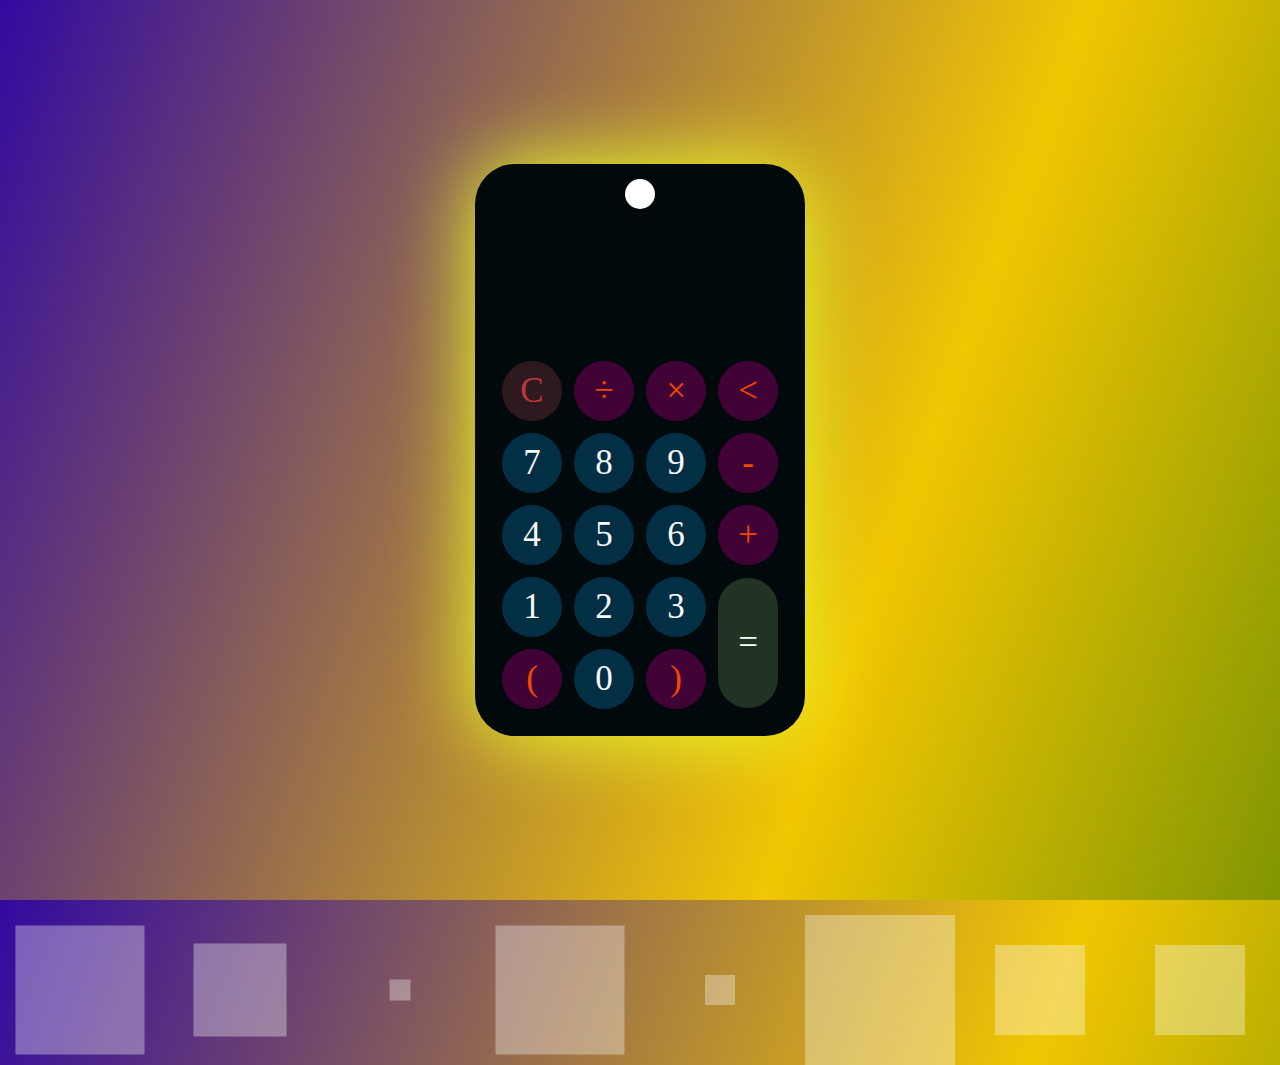
==== index.html @ c031e3ea "First Commit" ====
<!DOCTYPE html>
<html lang="en">
<head>
    <meta charset="UTF-8">
    <meta http-equiv="X-UA-Compatible" content="IE=edge">
    <meta name="viewport" content="width=device-width, initial-scale=1.0">
    <link rel="stylesheet" href="calculator.css">
    <title>Calculator</title>
</head>
<body>

    <div class="bubbles">
        <span class="one"></span>
        <span class="two"></span>
        <span class="three"></span>
        <span class="four"></span>
        <span class="five"></span>
        <span class="six"></span>
        <span class="seven"></span>
        <span class="seven"></span>
      </div>
      <div class="bubbles">
        <span class="one"></span>
        <span class="two"></span>
        <span class="three"></span>
        <span class="four"></span>
        <span class="five"></span>
        <span class="six"></span>
        <span class="seven"></span>
        <span class="seven"></span>
      </div>
      <div class="bubbles">
        <span class="one"></span>
        <span class="two"></span>
        <span class="three"></span>
        <span class="four"></span>
        <span class="five"></span>
        <span class="six"></span>
        <span class="seven"></span>
        <span class="seven"></span>
      </div>
      <div class="bubbles">
        <span class="one"></span>
        <span class="two"></span>
        <span class="three"></span>
        <span class="four"></span>
        <span class="five"></span>
        <span class="six"></span>
        <span class="seven"></span>
        <span class="seven"></span>
      </div>
    <div class="container" >
        <div class="calculator dark" data-tilt>
            <div class="theme-toggler active">
                <i class="toggler-icon"></i>
            </div>
            <div class="display-screen">
                <div id="display"></div>
            </div>
            <div class="buttons">
                <table>
                    <tr>
                        <td><button class="btn-operator" id="clear">C</button></td>
                        <td><button class="btn-operator" id="/">&divide;</button></td>
                        <td><button class="btn-operator" id="*">&times;</button></td>
                        <td><button class="btn-operator" id="backspace"><</button></td>
                    </tr>
                    <tr>
                        <td><button class="btn-number" id="7">7</button></td>
                        <td><button class="btn-number" id="8">8</button></td>
                        <td><button class="btn-number" id="9">9</button></td>
                        <td><button class="btn-operator" id="-">-</button></td>
                    </tr>
                    <tr>
                        <td><button class="btn-number" id="4">4</button></td>
                        <td><button class="btn-number" id="5">5</button></td>
                        <td><button class="btn-number" id="6">6</button></td>
                        <td><button class="btn-operator" id="+">+</button></td>
                    </tr>
                    <tr>
                        <td><button class="btn-number" id="1">1</button></td>
                        <td><button class="btn-number" id="2">2</button></td>
                        <td><button class="btn-number" id="3">3</button></td>
                        <td rowspan="2"><button class="btn-equal" id="equal">=</button></td>
                    </tr>
                    <tr>
                        <td><button class="btn-operator" id="(">(</button></td>
                        <td><button class="btn-number" id="0">0</button></td>
                        <td><button class="btn-operator" id=")">)</button></td>
                    </tr>
                </table>
            </div>
        </div>
    </div>
    
    <script src="script.js"></script>
    <script src="vanilla-tilt.js"></script>
</body>
</html>
---- calculator.css ----
* {
    padding: 0;
    margin: 0;
    box-sizing: border-box;
    outline: 0;
    transition: all 0.5s ease;
}
.bubbles{
    position: absolute;
    bottom: -120px;
    display: flex;
    flex-wrap: wrap;
    margin-top: 70px;
    width: 100%;
    justify-content: space-around;
  }
  .bubbles span{
    height: 60px;
    width: 60px;
    background: rgba(255, 255, 255, 0.1);
    animation: move 10s linear infinite;
    position: relative;
    overflow: hidden;
  }
  @keyframes move {
    100%{
      transform: translateY(-100vh);
    }
  }
  .bubbles span.one{
    animation-delay: 2.2s;
    transform: scale(2.15)
  }
  .bubbles span.two{
    animation-delay: 3.5s;
    transform: scale(1.55)
  }
  .bubbles span.three{
    animation-delay: 0.2s;
    transform: scale(0.35)
  }
  .bubbles span.four{
    animation-delay: 6s;
    transform: scale(2.15)
  }
  .bubbles span.five{
    animation-delay: 7s;
    transform: scale(0.5)
  }
  .bubbles span.six{
    animation-delay: 4s;
    transform: scale(2.5)
  }
  .bubbles span.seven{
    animation-delay: 3;
    transform: scale(1.5)
  }
  .bubbles span:before{
    content: '';
    position: absolute;
    left: 0;
    top: 0;
    height: 60px;
    width: 40%;
    transform: skew(45deg) translateX(150px);
    background: rgba(255, 255, 255, 0.15);
    animation: mirror 3s linear infinite;
  }
  @keyframes mirror {
    100%{
      transform: translateX(-450px);
    }
  }
  .bubbles span.one:before{
    animation-delay: 1.5s;
  }
  .bubbles span.two:before{
    animation-delay: 3.5s;
  }
  .bubbles span.three:before{
    animation-delay: 2.5s;
  }
  .bubbles span.four:before{
    animation-delay: 7.5s;
  }
  .bubbles span.five:before{
    animation-delay: 4.5s;
  }
  .bubbles span.six:before{
    animation-delay: 0.5s;
  }
  .bubbles span.seven:before{
    animation-delay: 6s;
  }

body {
    font-family: sans-serif;
}

a {
    text-decoration: none;
    color: #fff;
}

body {
    background-image:  linear-gradient(110deg,#3209a0,#f1c602,#066103,#0cd6fa,#ac086d,#fa2121);
    background-size: 400%;
    animation: bganimation 15s infinite;
}
@keyframes bganimation {
  0%{
    background-position: 0% 50%;
  }
  50%{
    background-position: 100% 50%;
  }
  100%{
    background-position: 0% 50%;
  }
  
}

.container {
    height: 100vh;
    width: 100vw;
    display: grid;
    place-items: center;
}

.calculator {
    position: relative;
    height: auto;
    width: auto;
    padding: 20px;
    border-radius: 40px;
    box-shadow: 0 0 80px  rgb(237, 255, 42);
}

.theme-toggler {
    position: absolute;
    top: 30px;
    right: 165px;
    color: #fff;
    cursor: pointer;
    z-index: 1;
}

.theme-toggler.active {
    color: #333;
}

.theme-toggler.active::before {
    background-color: #fff;
}

.theme-toggler::before {
    content: '';
    height: 30px;
    width: 30px;
    position: absolute;
    top: 50%;
    transform: translate(-50%, -50%);
    border-radius: 50%;
    background-color: #333;
    z-index: -1;
}

#display {
    margin: 0 10px;
    height: 150px;
    width: auto;
    max-width: 270px;
    display: flex;
    align-items: flex-end;
    justify-content: flex-end;
    font-size: 30px;
    margin-bottom: 20px;
    overflow-x: scroll;
  }

#display::-webkit-scrollbar {
    display: block;
    height: 3px;
}

button {
    height: 60px;
    width: 60px;
    border: 0;
    border-radius: 30px;
    margin: 5px;
    font-size: 20px;
    cursor: pointer;
    transition: all 200ms ease;
}

button:hover {
    transform: scale(1.1);
}

button#equal {
    height: 130px;
}

/* light theme */

.calculator {
    background-color: rgb(184, 242, 247);
}

.calculator #display {
    color: #0a1e23;
    font-family: 'Times New Roman', Times, serif;
    font-size: 50px;
}

.calculator button#clear {
    background-color: #f39fa5;
    color: #f50716;
    font-family: 'Times New Roman', Times, serif;
    font-size: 35px;
}

.calculator button.btn-number {
    background-color: #81ccf5;
    color: #000000;
    font-family: 'Times New Roman', Times, serif;
    font-size: 35px;
}

.calculator button.btn-operator {
    background-color: #f3f576;
    color: #b304ad;
    font-family: 'Times New Roman', Times, serif;
    font-size: 35px;
  }
  
  .calculator button.btn-equal {
    background-color: #53f591;
    color: #000;
    font-family: 'Times New Roman', Times, serif;
    font-size: 35px;
  }

  /* dark theme */

  .calculator.dark {
    background-color: #01090c;
  }

  .calculator.dark #display {
    color: #3ab8f7;
    font-family: 'Times New Roman', Times, serif;
    font-size: 50px;
  }

  .calculator.dark button#clear {
    background-color: #2d191e;
    color: #bd3740;
  }

  .calculator.dark button.btn-number {
    background-color: #032f44;
    color: #f8fafb;
    font-family: 'Times New Roman', Times, serif;
    font-size: 35px;
  }

  .calculator.dark button.btn-operator {
    background-color: #410236;
    color: #f14804;
    font-family: 'Times New Roman', Times, serif;
    font-size: 35px;
  }
  
  .calculator.dark button.btn-equal {
    background-color: #223323;
    color: #ffffff;
    font-family: 'Times New Roman', Times, serif;
    font-size: 35px;
  }
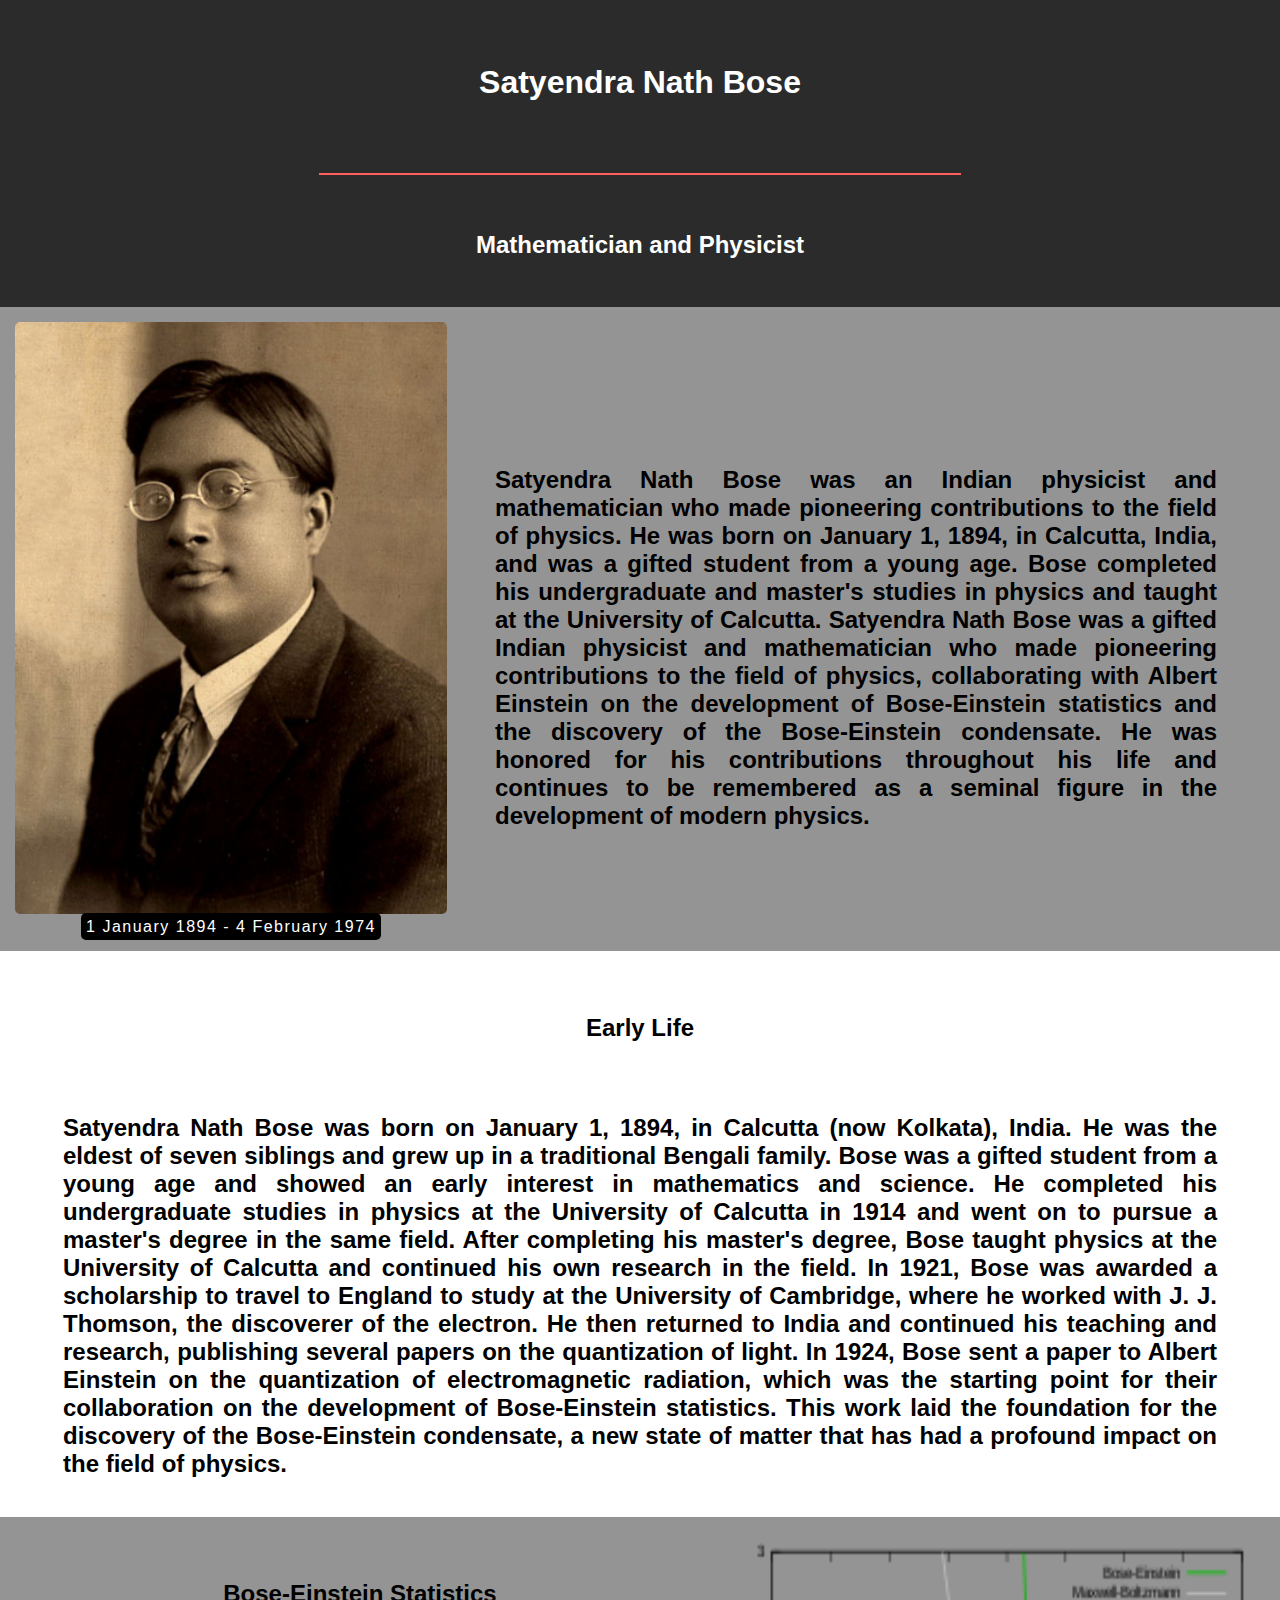
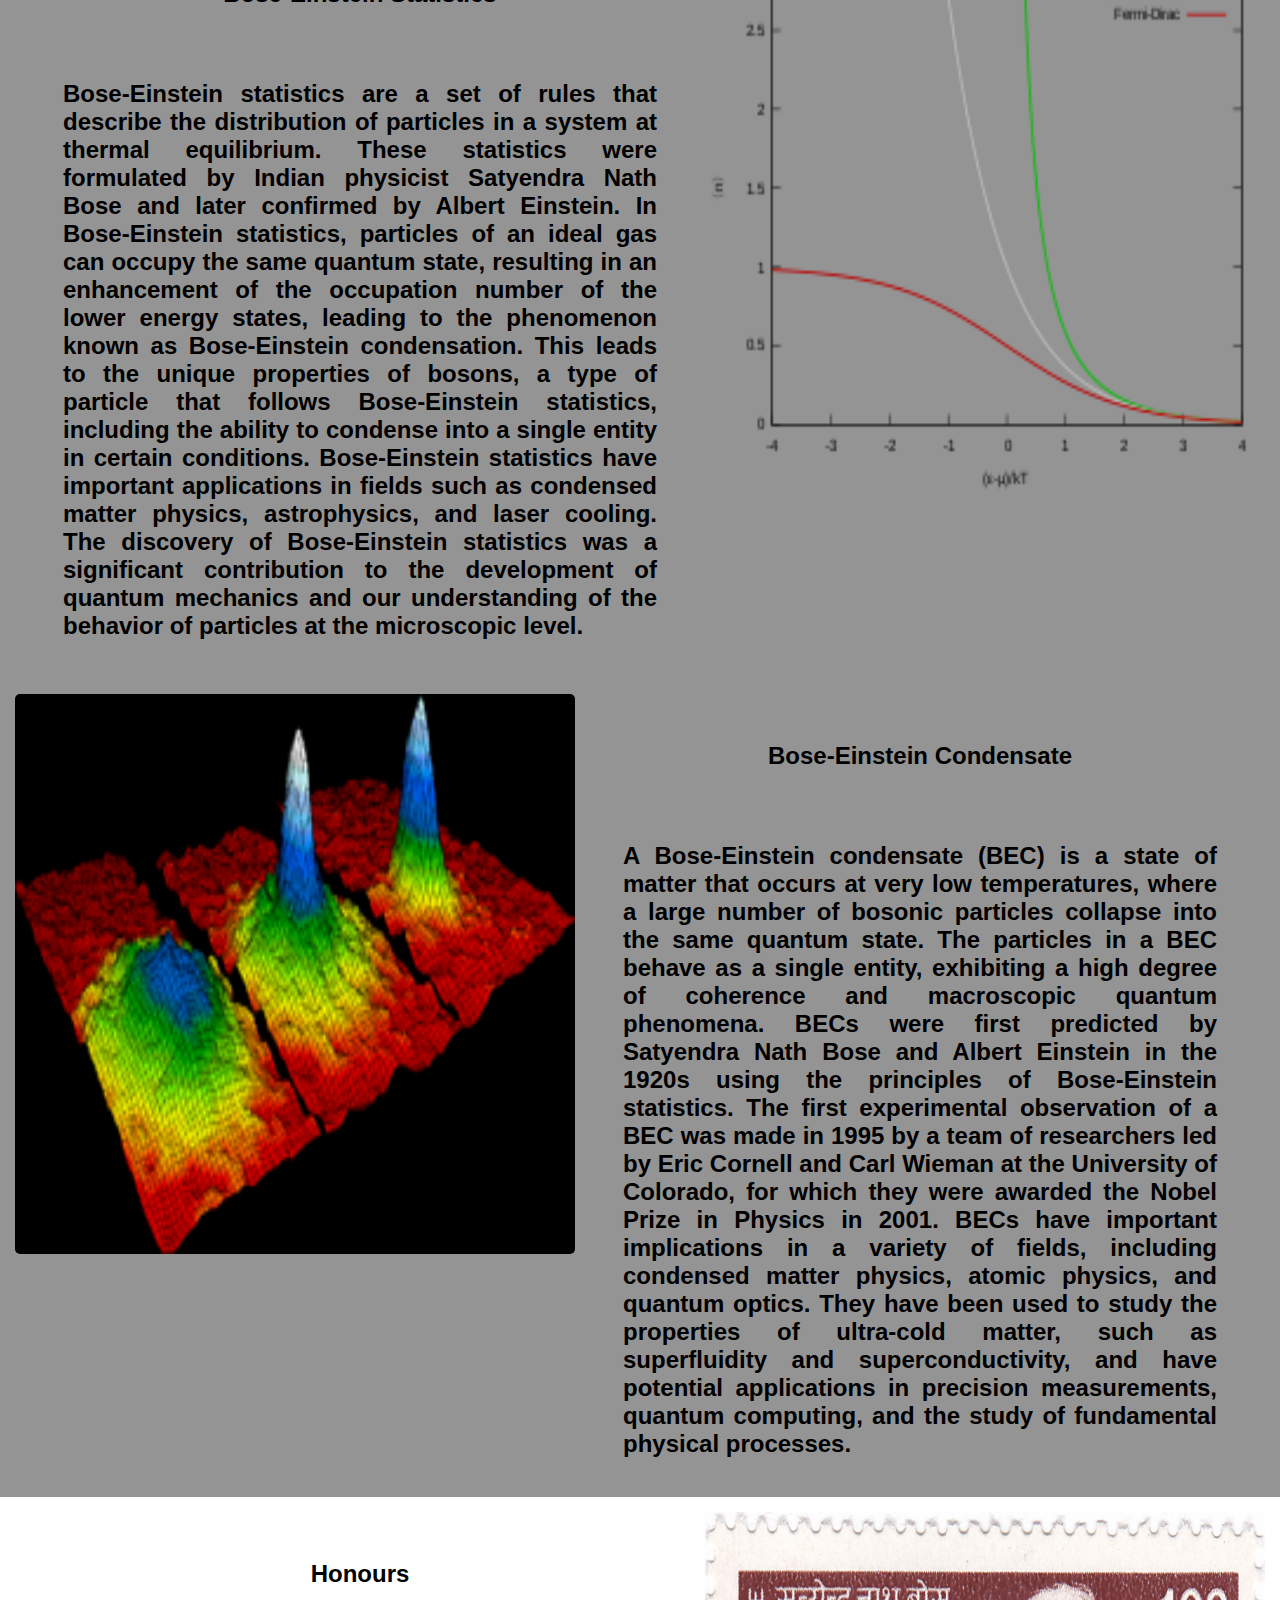
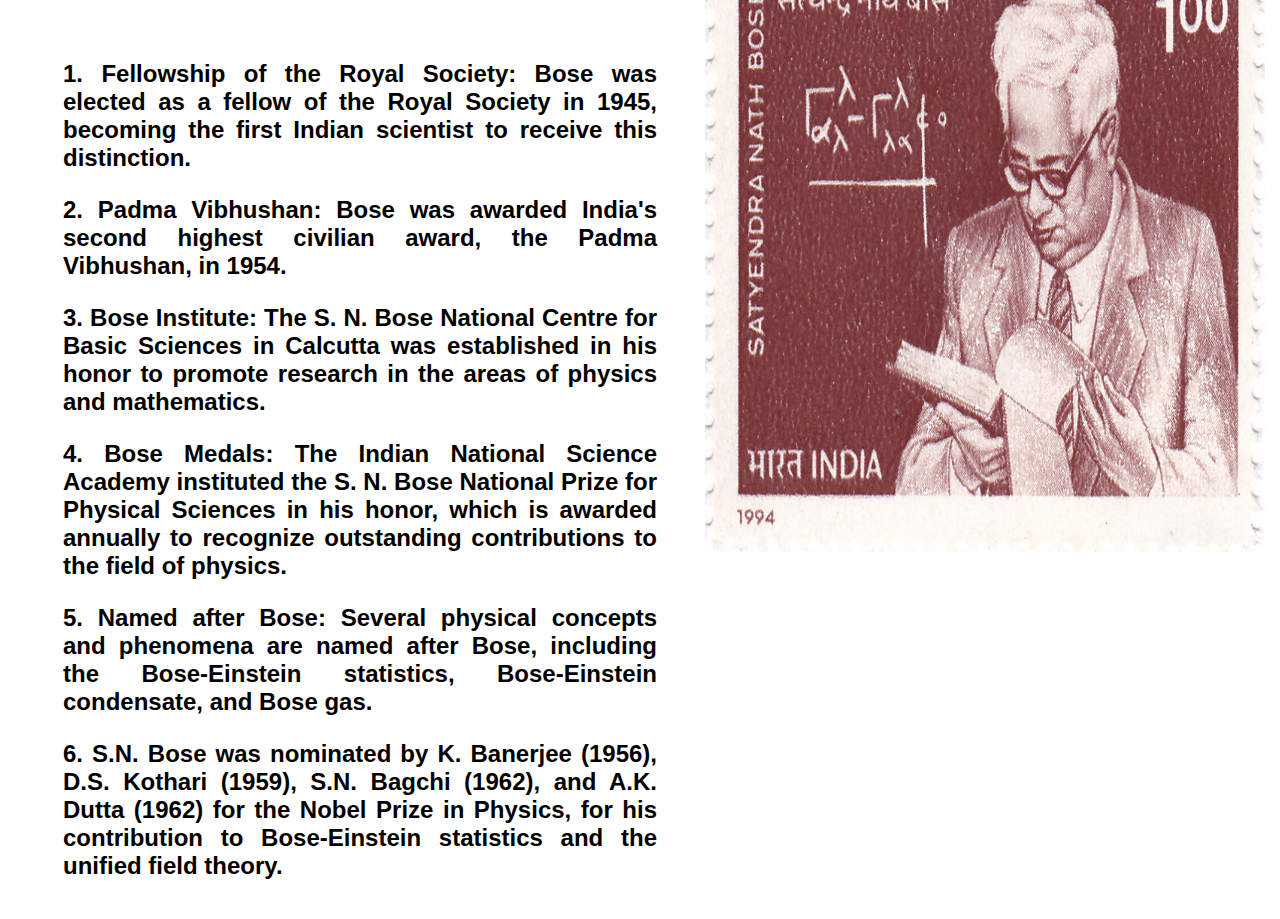
==== commit 3cd462b2: "First Commit" ====
--- a/index.html
+++ b/index.html
@@ -4,96 +4,107 @@
     <meta charset="UTF-8">
     <meta http-equiv="X-UA-Compatible" content="IE=edge">
     <meta name="viewport" content="width=device-width, initial-scale=1.0">
-    <link rel="stylesheet" href="calculator.css">
-    <title>Calculator</title>
+    <link rel="stylesheet" href="styles.css">
+    <title>Satyendra Nath Bose</title>
 </head>
 <body>
-
-    <div class="bubbles">
-        <span class="one"></span>
-        <span class="two"></span>
-        <span class="three"></span>
-        <span class="four"></span>
-        <span class="five"></span>
-        <span class="six"></span>
-        <span class="seven"></span>
-        <span class="seven"></span>
-      </div>
-      <div class="bubbles">
-        <span class="one"></span>
-        <span class="two"></span>
-        <span class="three"></span>
-        <span class="four"></span>
-        <span class="five"></span>
-        <span class="six"></span>
-        <span class="seven"></span>
-        <span class="seven"></span>
-      </div>
-      <div class="bubbles">
-        <span class="one"></span>
-        <span class="two"></span>
-        <span class="three"></span>
-        <span class="four"></span>
-        <span class="five"></span>
-        <span class="six"></span>
-        <span class="seven"></span>
-        <span class="seven"></span>
-      </div>
-      <div class="bubbles">
-        <span class="one"></span>
-        <span class="two"></span>
-        <span class="three"></span>
-        <span class="four"></span>
-        <span class="five"></span>
-        <span class="six"></span>
-        <span class="seven"></span>
-        <span class="seven"></span>
-      </div>
-    <div class="container" >
-        <div class="calculator dark" data-tilt>
-            <div class="theme-toggler active">
-                <i class="toggler-icon"></i>
+    <header>
+        <h1>Satyendra Nath Bose</h1><hr>
+        <h3>Mathematician and Physicist</h3>
+    </header>
+    <section class="summary">
+        <div class="summary_div">
+            <img src="SatyenBose.jpg" id="main_image">
+            <span>1 January 1894 - 4 February 1974</span>
+        </div>
+        <!--Summary-->
+        <div class="summary_div">
+            <p>
+                Satyendra Nath Bose was an Indian physicist and mathematician who made pioneering contributions to the field of physics.
+                He was born on January 1, 1894, in Calcutta, India, and was a gifted student from a young age. Bose completed his undergraduate
+                and master's studies in physics and taught at the University of Calcutta. Satyendra Nath Bose was a gifted Indian physicist and
+                mathematician who made pioneering contributions to the field of physics, collaborating with Albert Einstein on the development of 
+                Bose-Einstein statistics and the discovery of the Bose-Einstein condensate. He was honored for his contributions throughout his life
+                and continues to be remembered as a seminal figure in the development of modern physics.
+            </p>
+        </div>
+    </section>
+    <!--Early Life-->
+    <section class="early_life">
+        <h3>Early Life</h3>
+        <p>
+            Satyendra Nath Bose was born on January 1, 1894, in Calcutta (now Kolkata), India. He was the eldest of seven siblings
+            and grew up in a traditional Bengali family. Bose was a gifted student from a young age and showed an early interest in mathematics and science.
+            He completed his undergraduate studies in physics at the University of Calcutta in 1914 and went on to pursue a master's degree in the same field.
+            After completing his master's degree, Bose taught physics at the University of Calcutta and continued his own research in the field.
+            In 1921, Bose was awarded a scholarship to travel to England to study at the University of Cambridge, where he worked with J. J. Thomson,
+            the discoverer of the electron. He then returned to India and continued his teaching and research, publishing several papers on the quantization of light.
+            In 1924, Bose sent a paper to Albert Einstein on the quantization of electromagnetic radiation, which was the starting point for their
+            collaboration on the development of Bose-Einstein statistics. This work laid the foundation for the discovery of the Bose-Einstein condensate,
+            a new state of matter that has had a profound impact on the field of physics.
+        </p>
+    </section>
+    <!--Research Career-->
+    <section>
+        <!--Bose-Einstein Statistics-->
+        <section class="research">
+            <div>
+                <h3>Bose-Einstein Statistics</h3>
+                <p>
+                    Bose-Einstein statistics are a set of rules that describe the distribution of particles in a system at thermal equilibrium.
+                    These statistics were formulated by Indian physicist Satyendra Nath Bose and later confirmed by Albert Einstein.
+                    In Bose-Einstein statistics, particles of an ideal gas can occupy the same quantum state, resulting in an enhancement of the
+                    occupation number of the lower energy states, leading to the phenomenon known as Bose-Einstein condensation. This leads to the unique
+                    properties of bosons, a type of particle that follows Bose-Einstein statistics, including the ability to condense into a single
+                    entity in certain conditions. Bose-Einstein statistics have important applications in fields such as condensed matter physics,
+                    astrophysics, and laser cooling. The discovery of Bose-Einstein statistics was a significant contribution to the development
+                    of quantum mechanics and our understanding of the behavior of particles at the microscopic level.
+                </p>
             </div>
-            <div class="display-screen">
-                <div id="display"></div>
+            <div>
+                <img src="Bose-Einstein_statistics.png" class="research_image">
             </div>
-            <div class="buttons">
-                <table>
-                    <tr>
-                        <td><button class="btn-operator" id="clear">C</button></td>
-                        <td><button class="btn-operator" id="/">&divide;</button></td>
-                        <td><button class="btn-operator" id="*">&times;</button></td>
-                        <td><button class="btn-operator" id="backspace"><</button></td>
-                    </tr>
-                    <tr>
-                        <td><button class="btn-number" id="7">7</button></td>
-                        <td><button class="btn-number" id="8">8</button></td>
-                        <td><button class="btn-number" id="9">9</button></td>
-                        <td><button class="btn-operator" id="-">-</button></td>
-                    </tr>
-                    <tr>
-                        <td><button class="btn-number" id="4">4</button></td>
-                        <td><button class="btn-number" id="5">5</button></td>
-                        <td><button class="btn-number" id="6">6</button></td>
-                        <td><button class="btn-operator" id="+">+</button></td>
-                    </tr>
-                    <tr>
-                        <td><button class="btn-number" id="1">1</button></td>
-                        <td><button class="btn-number" id="2">2</button></td>
-                        <td><button class="btn-number" id="3">3</button></td>
-                        <td rowspan="2"><button class="btn-equal" id="equal">=</button></td>
-                    </tr>
-                    <tr>
-                        <td><button class="btn-operator" id="(">(</button></td>
-                        <td><button class="btn-number" id="0">0</button></td>
-                        <td><button class="btn-operator" id=")">)</button></td>
-                    </tr>
-                </table>
+        </section>
+        <!--Bose-Einstein Condensate -->
+        <section class="research">
+            <div>
+                <img src="Bose_Einstein_condensate.png" class="research_image">
             </div>
+            <div>
+                <h3>Bose-Einstein Condensate</h3>
+                <p>
+                    A Bose-Einstein condensate (BEC) is a state of matter that occurs at very low temperatures, where a large number of bosonic particles
+                    collapse into the same quantum state. The particles in a BEC behave as a single entity, exhibiting a high degree of coherence and macroscopic
+                    quantum phenomena. BECs were first predicted by Satyendra Nath Bose and Albert Einstein in the 1920s using the principles of Bose-Einstein
+                    statistics. The first experimental observation of a BEC was made in 1995 by a team of researchers led by Eric Cornell and Carl Wieman at the
+                    University of Colorado, for which they were awarded the Nobel Prize in Physics in 2001. BECs have important implications in a variety of fields,
+                    including condensed matter physics, atomic physics, and quantum optics. They have been used to study the properties of ultra-cold matter,
+                    such as superfluidity and superconductivity, and have potential applications in precision measurements, quantum computing, and the study 
+                    of fundamental physical processes.
+                </p>
+            </div>
+        </section>
+    </section>
+    <!--Honours-->
+    <section  class="honours">
+        <div>
+            <h3>Honours</h3>
+            <p>1. Fellowship of the Royal Society: Bose was elected as a fellow of the Royal Society in 1945,
+                becoming the first Indian scientist to receive this distinction.</p>
+            <p>2. Padma Vibhushan: Bose was awarded India's second highest civilian award, the Padma Vibhushan, in 1954.</p>
+            <p>3. Bose Institute: The S. N. Bose National Centre for Basic Sciences in Calcutta was established in his honor to promote 
+                research in the areas of physics and mathematics.</p>
+            <p>4. Bose Medals: The Indian National Science Academy instituted the S. N. Bose National Prize for Physical Sciences
+                in his honor, which is awarded annually to recognize outstanding contributions to the field of physics.</p>
+            <p>5. Named after Bose: Several physical concepts and phenomena are named after Bose, including the Bose-Einstein
+                statistics, Bose-Einstein condensate, and Bose gas.</p>
+            <p>6. S.N. Bose was nominated by K. Banerjee (1956), D.S. Kothari (1959), S.N. Bagchi (1962), and A.K. Dutta (1962) for 
+                the Nobel Prize in Physics, for his contribution to Bose-Einstein statistics and the unified field theory.</p>
         </div>
-    </div>
-    
-    <script src="script.js"></script>
-    <script src="vanilla-tilt.js"></script>
+        <div>
+            <img src="SatyenBoseStamp.jpg">
+        </div>
+    </section>
 </body>
 </html>
+ --- a/styles.css
+++ b/styles.css
@@ -0,0 +1,97 @@
+body{
+    margin: 0;
+    padding: 0;
+    box-sizing: border-box;
+}
+*{
+    font-family:'Lucida Sans', 'Lucida Sans Regular', 'Lucida Grande', 'Lucida Sans Unicode', Geneva, Verdana, sans-serif;    
+}
+header{
+    text-align: center;
+    background-color: #2b2b2b;
+    color: #ffffff;
+}
+header h1, h3{
+    margin: 0;
+    padding: 2em 0 2em 0;
+}
+header hr{
+    width: 50%;
+    border: #ff5f5f 1px solid;
+}
+h3{
+    text-align: center;
+    font-size: x-large;
+    padding-top: 2em;
+}
+.summary{
+    display: flex;
+    text-align: center;
+    justify-content: space-around;
+    padding: 15px;
+    background-color: #949494;
+}
+#main_image{
+    height: 37em;
+    width: 27em;
+    border-radius: 5px;
+}
+.summary_div span{
+    font-weight: 500;
+    letter-spacing: 1.5px;
+    padding: 5px ;
+    background-color: #000000;
+    color: #ffffff;
+    border-radius: 5px;
+}
+.summary_div p{
+    text-align: justify;
+    font-weight: 600;
+    font-size: x-large;
+    padding: 5em 2em 0 2em;
+}
+.early_life{
+    padding: 15px;
+    background-color: #ffffff;
+}
+
+.early_life p{
+    text-align: justify;
+    font-weight: 600;
+    font-size: x-large;
+    padding: 0 2em 0 2em;
+}
+.research{
+    display: flex;
+    justify-content: space-around;
+    padding: 15px;
+    background-color: #949494;
+}
+.research p{
+    text-align: justify;
+    font-weight: 600;
+    font-size: x-large;
+    padding: 0 2em 0 2em;
+}
+.research_image{
+    height: 35em;
+    width: 35em;
+    border-radius: 5px;
+}
+.honours{
+    display: flex;
+    justify-content: space-around;
+    padding: 15px;
+    background-color: #ffffff;
+}
+.honours p{
+    text-align: justify;
+    font-weight: 600;
+    font-size: x-large;
+    padding: 0 2em 0 2em;
+}
+.honours img{
+    height: 40em;
+    width: 35em;
+    border-radius: 5px;
+}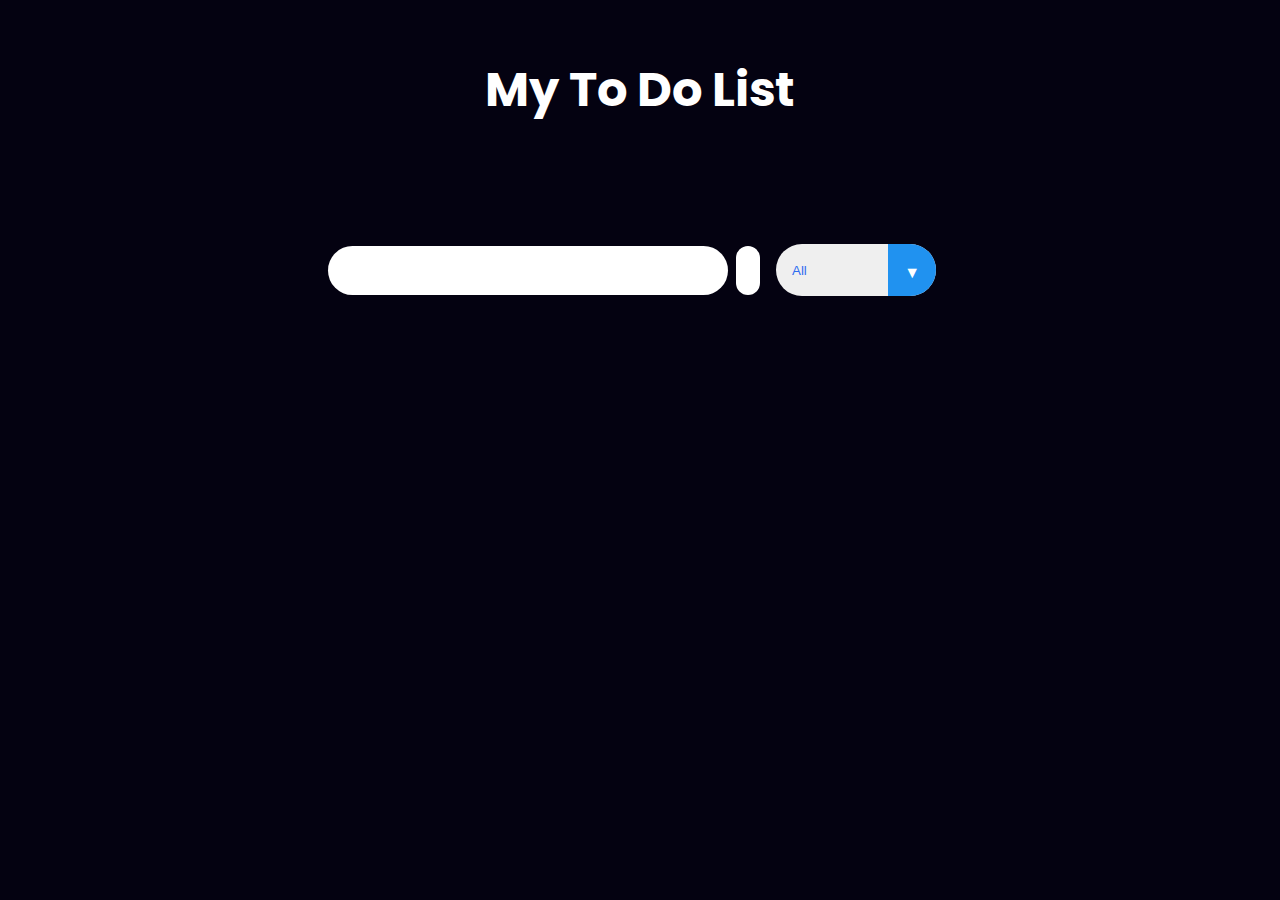
==== commit 91494b67: "First Commit" ====
--- a/index.html
+++ b/index.html
@@ -4,107 +4,39 @@
     <meta charset="UTF-8">
     <meta http-equiv="X-UA-Compatible" content="IE=edge">
     <meta name="viewport" content="width=device-width, initial-scale=1.0">
-    <link rel="stylesheet" href="styles.css">
-    <title>Satyendra Nath Bose</title>
+    
+    <link rel="preconnect" href="https://fonts.googleapis.com">
+    <link rel="preconnect" href="https://fonts.gstatic.com" crossorigin>
+    <link href="https://fonts.googleapis.com/css2?family=Poppins&display=swap" rel="stylesheet">
+    
+    <link rel="stylesheet" href="https://cdnjs.cloudflare.com/ajax/libs/font-awesome/5.15.3/css/all.min.css" integrity="sha512-iBBXm8fW90+nuLcSKlbmrPcLa0OT92xO1BIsZ+ywDWZCvqsWgccV3gFoRBv0z+8dLJgyAHIhR35VZc2oM/gI1w==" crossorigin="anonymous" referrerpolicy="no-referrer" />
+    <link rel="stylesheet" href="style.css" />
+    <title>To Do List</title>
 </head>
 <body>
+
     <header>
-        <h1>Satyendra Nath Bose</h1><hr>
-        <h3>Mathematician and Physicist</h3>
+        <h1>My To Do List</h1>
     </header>
-    <section class="summary">
-        <div class="summary_div">
-            <img src="SatyenBose.jpg" id="main_image">
-            <span>1 January 1894 - 4 February 1974</span>
+    <form action="">
+        <input type="text" class="todo-input">
+        <button class="todo-button" type="submit">
+            <i class="fas fa-plus-circle fa-lg"></i>
+        </button>
+        <div class="select">
+            <select name="todos" class="filter-todo">
+                <option value="all">All</option>
+                <option value="completed">Completed</option>
+                <option value="incomplete">Incomplete</option>
+            </select>
         </div>
-        <!--Summary-->
-        <div class="summary_div">
-            <p>
-                Satyendra Nath Bose was an Indian physicist and mathematician who made pioneering contributions to the field of physics.
-                He was born on January 1, 1894, in Calcutta, India, and was a gifted student from a young age. Bose completed his undergraduate
-                and master's studies in physics and taught at the University of Calcutta. Satyendra Nath Bose was a gifted Indian physicist and
-                mathematician who made pioneering contributions to the field of physics, collaborating with Albert Einstein on the development of 
-                Bose-Einstein statistics and the discovery of the Bose-Einstein condensate. He was honored for his contributions throughout his life
-                and continues to be remembered as a seminal figure in the development of modern physics.
-            </p>
-        </div>
-    </section>
-    <!--Early Life-->
-    <section class="early_life">
-        <h3>Early Life</h3>
-        <p>
-            Satyendra Nath Bose was born on January 1, 1894, in Calcutta (now Kolkata), India. He was the eldest of seven siblings
-            and grew up in a traditional Bengali family. Bose was a gifted student from a young age and showed an early interest in mathematics and science.
-            He completed his undergraduate studies in physics at the University of Calcutta in 1914 and went on to pursue a master's degree in the same field.
-            After completing his master's degree, Bose taught physics at the University of Calcutta and continued his own research in the field.
-            In 1921, Bose was awarded a scholarship to travel to England to study at the University of Cambridge, where he worked with J. J. Thomson,
-            the discoverer of the electron. He then returned to India and continued his teaching and research, publishing several papers on the quantization of light.
-            In 1924, Bose sent a paper to Albert Einstein on the quantization of electromagnetic radiation, which was the starting point for their
-            collaboration on the development of Bose-Einstein statistics. This work laid the foundation for the discovery of the Bose-Einstein condensate,
-            a new state of matter that has had a profound impact on the field of physics.
-        </p>
-    </section>
-    <!--Research Career-->
-    <section>
-        <!--Bose-Einstein Statistics-->
-        <section class="research">
-            <div>
-                <h3>Bose-Einstein Statistics</h3>
-                <p>
-                    Bose-Einstein statistics are a set of rules that describe the distribution of particles in a system at thermal equilibrium.
-                    These statistics were formulated by Indian physicist Satyendra Nath Bose and later confirmed by Albert Einstein.
-                    In Bose-Einstein statistics, particles of an ideal gas can occupy the same quantum state, resulting in an enhancement of the
-                    occupation number of the lower energy states, leading to the phenomenon known as Bose-Einstein condensation. This leads to the unique
-                    properties of bosons, a type of particle that follows Bose-Einstein statistics, including the ability to condense into a single
-                    entity in certain conditions. Bose-Einstein statistics have important applications in fields such as condensed matter physics,
-                    astrophysics, and laser cooling. The discovery of Bose-Einstein statistics was a significant contribution to the development
-                    of quantum mechanics and our understanding of the behavior of particles at the microscopic level.
-                </p>
-            </div>
-            <div>
-                <img src="Bose-Einstein_statistics.png" class="research_image">
-            </div>
-        </section>
-        <!--Bose-Einstein Condensate -->
-        <section class="research">
-            <div>
-                <img src="Bose_Einstein_condensate.png" class="research_image">
-            </div>
-            <div>
-                <h3>Bose-Einstein Condensate</h3>
-                <p>
-                    A Bose-Einstein condensate (BEC) is a state of matter that occurs at very low temperatures, where a large number of bosonic particles
-                    collapse into the same quantum state. The particles in a BEC behave as a single entity, exhibiting a high degree of coherence and macroscopic
-                    quantum phenomena. BECs were first predicted by Satyendra Nath Bose and Albert Einstein in the 1920s using the principles of Bose-Einstein
-                    statistics. The first experimental observation of a BEC was made in 1995 by a team of researchers led by Eric Cornell and Carl Wieman at the
-                    University of Colorado, for which they were awarded the Nobel Prize in Physics in 2001. BECs have important implications in a variety of fields,
-                    including condensed matter physics, atomic physics, and quantum optics. They have been used to study the properties of ultra-cold matter,
-                    such as superfluidity and superconductivity, and have potential applications in precision measurements, quantum computing, and the study 
-                    of fundamental physical processes.
-                </p>
-            </div>
-        </section>
-    </section>
-    <!--Honours-->
-    <section  class="honours">
-        <div>
-            <h3>Honours</h3>
-            <p>1. Fellowship of the Royal Society: Bose was elected as a fellow of the Royal Society in 1945,
-                becoming the first Indian scientist to receive this distinction.</p>
-            <p>2. Padma Vibhushan: Bose was awarded India's second highest civilian award, the Padma Vibhushan, in 1954.</p>
-            <p>3. Bose Institute: The S. N. Bose National Centre for Basic Sciences in Calcutta was established in his honor to promote 
-                research in the areas of physics and mathematics.</p>
-            <p>4. Bose Medals: The Indian National Science Academy instituted the S. N. Bose National Prize for Physical Sciences
-                in his honor, which is awarded annually to recognize outstanding contributions to the field of physics.</p>
-            <p>5. Named after Bose: Several physical concepts and phenomena are named after Bose, including the Bose-Einstein
-                statistics, Bose-Einstein condensate, and Bose gas.</p>
-            <p>6. S.N. Bose was nominated by K. Banerjee (1956), D.S. Kothari (1959), S.N. Bagchi (1962), and A.K. Dutta (1962) for 
-                the Nobel Prize in Physics, for his contribution to Bose-Einstein statistics and the unified field theory.</p>
-        </div>
-        <div>
-            <img src="SatyenBoseStamp.jpg">
-        </div>
-    </section>
+    </form>
+
+    <div class="todo-container">
+        <ul class="todo-list"></ul>
+    </div>
+
+    <script src="script.js"></script>
+    
 </body>
-</html>
- +</html>--- a/style.css
+++ b/style.css
@@ -0,0 +1,157 @@
+* {
+    margin: 0;
+    padding: 0;
+    box-sizing: border-box;
+}
+
+body {
+    background-color: rgb(4, 2, 17);
+    color: white;
+    font-family: "Poppins", sans-serif;
+    min-height: 100vh;
+}
+
+header {
+    font-size: 1.5rem;
+}
+
+header, 
+form {
+    min-height: 20vh;
+    display: flex;
+    justify-content: center;
+    align-items: center;
+}
+
+form input, 
+form button {
+    padding: 0.5rem;
+    padding-left: 1rem;
+    font-size: 1.8rem;
+    border: none;
+    background: white;
+    border-radius: 2rem;
+}
+
+form button {
+    color: rgb(36, 143, 231);
+    background: white;
+    cursor: pointer;
+    transition: all 0.3 ease;
+    margin-left: 0.5rem;
+}
+
+form button:hover {
+    color: white;
+    background: rgb(34, 135, 230);
+}
+
+.fa-plus-circle {
+    margin-top: 0.3rem;
+    margin-left: -8px;
+}
+
+.todo-container {
+    display: flex;
+    justify-content: center;
+    align-items: center;
+}
+
+.todo-list {
+    min-width: 30%;
+    list-style: none;
+}
+
+.todo {
+    margin: 0.5rem;
+    padding-left: 0.5rem;
+    background: white;
+    color: black;
+    font-size: 1.5rem;
+    display: flex;
+    justify-content: space-between;
+    align-items: center;
+    transition: 0.5s;
+    border-radius: 2rem;
+}
+
+.todo li {
+    flex: 1;
+}
+
+.trash-btn, 
+.complete-btn {
+    color: white;
+    border: none;
+    padding: 1rem;
+    cursor: pointer;
+    font-size: 1.5rem;
+}
+
+.complete-btn {
+    background: rgb(39, 146, 247);
+}
+
+.trash-btn {
+    border-top-right-radius: 1.75rem;
+    border-bottom-right-radius: 1.75rem;
+    background: rgb(171, 171, 171);
+}
+
+.todo-item {
+    padding: 0rem 0.5rem;
+}
+
+.fa-trash, 
+.fa-check-circle {
+    pointer-events: none;
+}
+
+.completed {
+    text-decoration: line-through;
+    opacity: 0.5;
+}
+
+.slide {
+    transform: translateX(10rem);
+    opacity: 0;
+}
+
+select {
+    -webkit-appearance: none;
+    -moz-appearance: none;
+    appearance: none;
+    outline: none;
+    border: none;
+}
+
+.select {
+    margin: 1rem;
+    position: relative;
+    overflow: hidden;
+    border-radius: 50px;
+}
+
+select {
+    color:rgb(48, 109, 240);
+    width: 10rem;
+    height: 3.2rem;
+    cursor: pointer;
+    padding: 1rem;
+}
+
+.select::after {
+    content: "\25BC";
+    position: absolute;
+    background:rgb(32, 146, 240);
+    top: 0;
+    right: 0;
+    padding: 1rem;
+    pointer-events: none;
+    transition: all 0.3s ease;
+}
+
+.select::hover::after {
+    background: white;
+    color: rgb(53, 110, 233);
+}